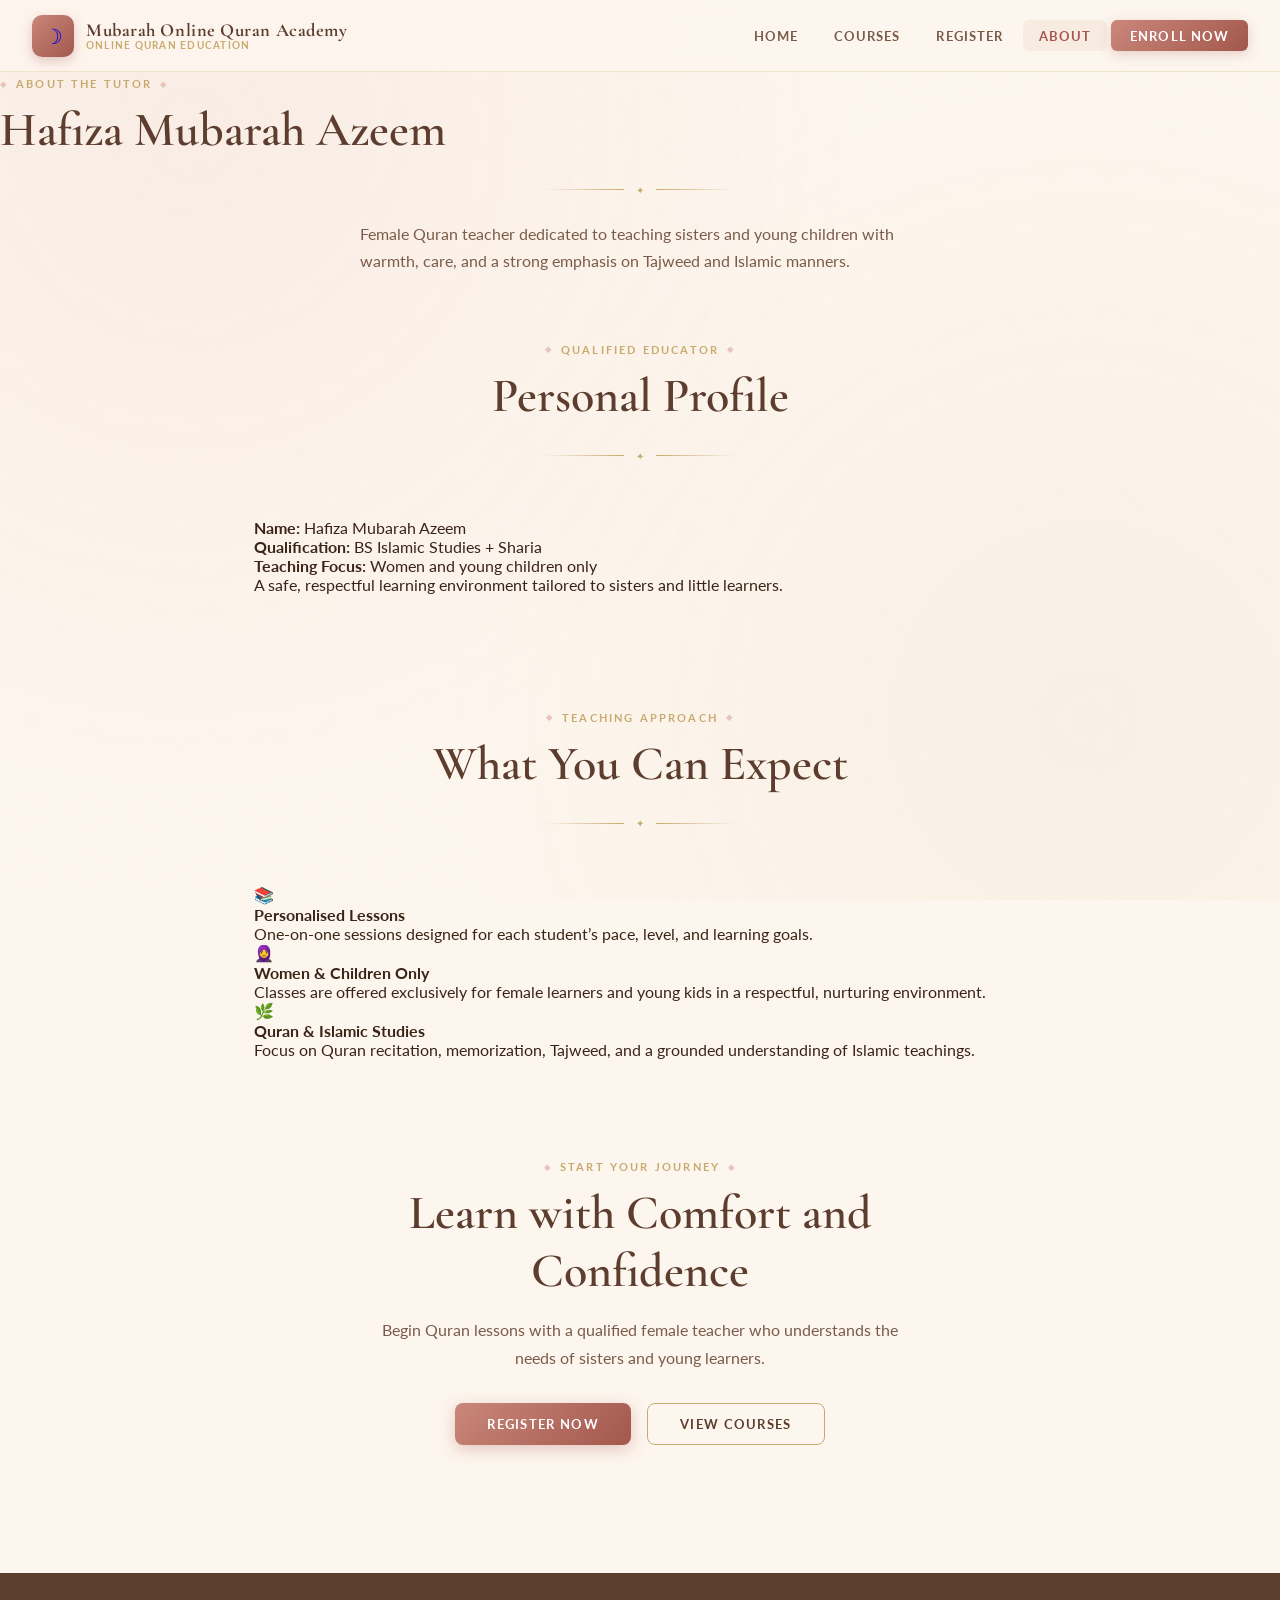
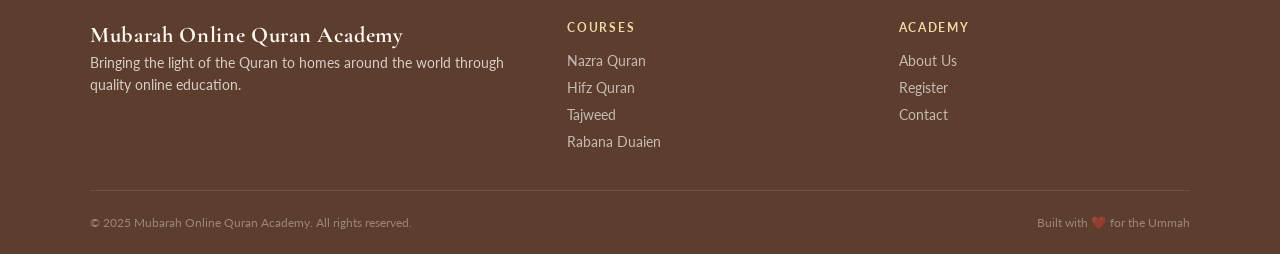
==== about.html @ 58110452 "Add files via upload" ====
<!DOCTYPE html>
<html lang="en">
<head>
  <meta charset="UTF-8">
  <meta name="viewport" content="width=device-width, initial-scale=1.0">
  <title>About Us — Mubarah Online Quran Academy</title>
  <meta name="description" content="Meet Hafiza Mubarah Azeem, our female Quran tutor for women and young children.">
  <link rel="stylesheet" href="styles.css">
</head>
<body>

  <!-- ── NAVIGATION ── -->
  <nav>
    <a href="index.html" class="nav-brand">
      <div class="brand-icon">☽</div>
      <div class="brand-text">
        <span class="brand-name">Mubarah Online Quran Academy</span>
        <span class="brand-sub">Online Quran Education</span>
      </div>
    </a>

    <button class="hamburger" aria-label="Toggle menu">
      <span></span><span></span><span></span>
    </button>

    <ul class="nav-links">
      <li><a href="index.html">Home</a></li>
      <li><a href="courses.html">Courses</a></li>
      <li><a href="register.html">Register</a></li>
      <li><a href="about.html" class="active">About</a></li>
      <li><a href="register.html" class="nav-cta btn">Enroll Now</a></li>
    </ul>
  </nav>

  <main class="page-content">

    <section class="page-hero">
      <div class="page-hero-inner">
        <div class="section-label">About the Tutor</div>
        <h1 class="section-title">Hafiza Mubarah Azeem</h1>
        <div class="ornament-divider"><span>✦</span></div>
        <p class="section-desc">Female Quran teacher dedicated to teaching sisters and young children with warmth, care, and a strong emphasis on Tajweed and Islamic manners.</p>
      </div>
    </section>

    <section class="how-section" style="padding:4rem 5%; max-width:900px; margin:0 auto;">
      <div class="section-header" data-animate>
        <div class="section-label">Qualified Educator</div>
        <h2 class="section-title">Personal Profile</h2>
        <div class="ornament-divider"><span>✦</span></div>
      </div>

      <div class="info-grid" style="margin-top:2rem; grid-template-columns: 1fr; gap:1.5rem;">
        <div class="info-card" data-animate>
          <h4>Name: <span>Hafiza Mubarah Azeem</span></h4>
        </div>
        <div class="info-card" data-animate>
          <h4>Qualification: <span>BS Islamic Studies + Sharia</span></h4>
        </div>
        <div class="info-card" data-animate>
          <h4>Teaching Focus: <span>Women and young children only</span></h4>
          <p>A safe, respectful learning environment tailored to sisters and little learners.</p>
        </div>
      </div>
    </section>

    <section class="courses-section" style="padding:3rem 5%; max-width:900px; margin:0 auto;">
      <div class="section-header" data-animate>
        <div class="section-label">Teaching Approach</div>
        <h2 class="section-title">What You Can Expect</h2>
        <div class="ornament-divider"><span>✦</span></div>
      </div>

      <div class="info-grid" style="margin-top:2rem; grid-template-columns: repeat(auto-fit, minmax(260px, 1fr)); gap:1.5rem;">
        <div class="info-card" data-animate>
          <span class="ic-icon">📚</span>
          <h4>Personalised Lessons</h4>
          <p>One-on-one sessions designed for each student’s pace, level, and learning goals.</p>
        </div>
        <div class="info-card" data-animate>
          <span class="ic-icon">🧕</span>
          <h4>Women & Children Only</h4>
          <p>Classes are offered exclusively for female learners and young kids in a respectful, nurturing environment.</p>
        </div>
        <div class="info-card" data-animate>
          <span class="ic-icon">🌿</span>
          <h4>Quran & Islamic Studies</h4>
          <p>Focus on Quran recitation, memorization, Tajweed, and a grounded understanding of Islamic teachings.</p>
        </div>
      </div>
    </section>

    <section class="cta-section" style="padding:3rem 5%; max-width:800px; margin:0 auto; text-align:center;">
      <div class="cta-box">
        <div class="section-label">Start Your Journey</div>
        <h2 class="section-title">Learn with Comfort and Confidence</h2>
        <p class="section-desc" style="margin-bottom:2rem;">Begin Quran lessons with a qualified female teacher who understands the needs of sisters and young learners.</p>
        <div style="display:flex;gap:1rem;justify-content:center;flex-wrap:wrap;">
          <a href="register.html" class="btn btn-primary">Register Now</a>
          <a href="courses.html" class="btn btn-outline">View Courses</a>
        </div>
      </div>
    </section>

  </main>

  <footer>
    <div class="footer-inner">
      <div class="footer-top">
        <div class="footer-brand">
          <span class="brand-name">Mubarah Online Quran Academy</span>
          <p>Bringing the light of the Quran to homes around the world through quality online education.</p>
        </div>
        <div class="footer-col">
          <h4>Courses</h4>
          <ul>
            <li><a href="courses.html">Nazra Quran</a></li>
            <li><a href="courses.html">Hifz Quran</a></li>
            <li><a href="courses.html">Tajweed</a></li>
            <li><a href="courses.html">Rabana Duaien</a></li>
          </ul>
        </div>
        <div class="footer-col">
          <h4>Academy</h4>
          <ul>
            <li><a href="about.html">About Us</a></li>
            <li><a href="register.html">Register</a></li>
            <li><a href="about.html">Contact</a></li>
          </ul>
        </div>
      </div>
      <div class="footer-bottom">
        <span>© 2025 Mubarah Online Quran Academy. All rights reserved.</span>
        <span>Built with ❤️ for the Ummah</span>
      </div>
    </div>
  </footer>

  <script src="script.js"></script>
</body>
</html>
---- styles.css ----
/* =========================================
   AL-NOOR QURAN ACADEMY — Shared Styles
   Theme: Rose-gold & Cream, Islamic elegance
   ========================================= */

@import url('https://fonts.googleapis.com/css2?family=Cormorant+Garamond:ital,wght@0,300;0,400;0,600;0,700;1,400&family=Amiri:ital,wght@0,400;0,700;1,400&family=Lato:wght@300;400;700&display=swap');

:root {
  --rose:        #C9877A;
  --rose-light:  #E8C4BB;
  --rose-deep:   #A3574D;
  --gold:        #C8A96E;
  --gold-light:  #EDD9A3;
  --cream:       #FDF6EE;
  --cream-dark:  #F4E8D8;
  --brown:       #5C3D2E;
  --brown-light: #8C6B56;
  --white:       #FFFDF9;
  --text:        #3A2418;
  --text-muted:  #7A5B4A;
  --border:      rgba(200,169,110,0.25);
  --shadow:      rgba(90,45,25,0.12);
}

*, *::before, *::after { box-sizing: border-box; margin: 0; padding: 0; }

html { scroll-behavior: smooth; }

body {
  font-family: 'Lato', sans-serif;
  background: var(--cream);
  color: var(--text);
  min-height: 100vh;
  overflow-x: hidden;
}

/* ── GEOMETRIC BACKGROUND PATTERN ── */
body::before {
  content: '';
  position: fixed;
  inset: 0;
  background-image:
    radial-gradient(circle at 15% 15%, rgba(201,135,122,0.08) 0%, transparent 50%),
    radial-gradient(circle at 85% 80%, rgba(200,169,110,0.07) 0%, transparent 50%),
    url("data:image/svg+xml,%3Csvg xmlns='http://www.w3.org/2000/svg' width='60' height='60'%3E%3Cpath d='M30 0 L60 30 L30 60 L0 30Z' fill='none' stroke='rgba(200,169,110,0.06)' stroke-width='0.5'/%3E%3Cpath d='M30 10 L50 30 L30 50 L10 30Z' fill='none' stroke='rgba(200,169,110,0.04)' stroke-width='0.5'/%3E%3C/svg%3E");
  pointer-events: none;
  z-index: 0;
}

/* ── NAVIGATION ── */
nav {
  position: fixed;
  top: 0; left: 0; right: 0;
  z-index: 1000;
  background: rgba(253,246,238,0.92);
  backdrop-filter: blur(12px);
  -webkit-backdrop-filter: blur(12px);
  border-bottom: 1px solid var(--border);
  padding: 0 2rem;
  height: 72px;
  display: flex;
  align-items: center;
  justify-content: space-between;
  transition: box-shadow 0.3s;
}

nav.scrolled {
  box-shadow: 0 2px 24px var(--shadow);
}

.nav-brand {
  display: flex;
  align-items: center;
  gap: 12px;
  text-decoration: none;
}

.nav-brand .brand-icon {
  width: 42px; height: 42px;
  background: linear-gradient(135deg, var(--rose), var(--rose-deep));
  border-radius: 10px;
  display: flex; align-items: center; justify-content: center;
  font-size: 1.3rem;
  box-shadow: 0 4px 12px rgba(163,87,77,0.3);
  transition: transform 0.3s;
}
.nav-brand:hover .brand-icon { transform: rotate(-5deg) scale(1.05); }

.brand-text { display: flex; flex-direction: column; line-height: 1.1; }
.brand-name {
  font-family: 'Cormorant Garamond', serif;
  font-size: 1.15rem;
  font-weight: 700;
  color: var(--brown);
  letter-spacing: 0.03em;
}
.brand-sub {
  font-size: 0.65rem;
  color: var(--gold);
  letter-spacing: 0.12em;
  text-transform: uppercase;
  font-weight: 700;
}

.nav-links {
  display: flex;
  list-style: none;
  gap: 0.25rem;
  align-items: center;
}

.nav-links a {
  display: block;
  padding: 0.45rem 1rem;
  font-size: 0.82rem;
  font-weight: 700;
  letter-spacing: 0.08em;
  text-transform: uppercase;
  color: var(--text-muted);
  text-decoration: none;
  border-radius: 6px;
  transition: all 0.2s;
  position: relative;
}
.nav-links a:hover, .nav-links a.active {
  color: var(--rose-deep);
  background: rgba(201,135,122,0.1);
}

.nav-cta {
  background: linear-gradient(135deg, var(--rose), var(--rose-deep)) !important;
  color: white !important;
  padding: 0.45rem 1.2rem !important;
  box-shadow: 0 3px 12px rgba(163,87,77,0.25);
}
.nav-cta:hover {
  background: var(--rose-deep) !important;
  transform: translateY(-1px);
  box-shadow: 0 5px 16px rgba(163,87,77,0.35) !important;
}

/* Hamburger */
.hamburger {
  display: none;
  flex-direction: column;
  gap: 5px;
  cursor: pointer;
  padding: 4px;
  background: none;
  border: none;
}
.hamburger span {
  display: block;
  width: 24px; height: 2px;
  background: var(--brown);
  border-radius: 2px;
  transition: all 0.3s;
}

/* ── PAGE WRAPPER ── */
.page-content {
  position: relative;
  z-index: 1;
  padding-top: 72px;
}

/* ── SECTION HEADERS ── */
.section-header {
  text-align: center;
  margin-bottom: 3.5rem;
}
.section-label {
  display: inline-block;
  font-size: 0.68rem;
  font-weight: 700;
  letter-spacing: 0.2em;
  text-transform: uppercase;
  color: var(--gold);
  margin-bottom: 0.75rem;
  position: relative;
  padding: 0 1rem;
}
.section-label::before, .section-label::after {
  content: '◆';
  font-size: 0.5rem;
  position: absolute;
  top: 50%;
  transform: translateY(-50%);
  color: var(--rose-light);
}
.section-label::before { left: 0; }
.section-label::after  { right: 0; }

.section-title {
  font-family: 'Cormorant Garamond', serif;
  font-size: clamp(2rem, 4vw, 3rem);
  font-weight: 600;
  color: var(--brown);
  line-height: 1.2;
  margin-bottom: 1rem;
}
.section-desc {
  font-size: 1rem;
  color: var(--text-muted);
  max-width: 560px;
  margin: 0 auto;
  line-height: 1.7;
}

/* ── DIVIDER ── */
.ornament-divider {
  display: flex;
  align-items: center;
  gap: 0.75rem;
  justify-content: center;
  margin: 1.5rem 0;
}
.ornament-divider::before, .ornament-divider::after {
  content: '';
  flex: 1;
  max-width: 80px;
  height: 1px;
  background: linear-gradient(to right, transparent, var(--gold));
}
.ornament-divider::after {
  background: linear-gradient(to left, transparent, var(--gold));
}
.ornament-divider span {
  color: var(--gold);
  font-size: 0.65rem;
}

/* ── BUTTONS ── */
.btn {
  display: inline-flex;
  align-items: center;
  gap: 0.5rem;
  padding: 0.75rem 2rem;
  font-size: 0.82rem;
  font-weight: 700;
  letter-spacing: 0.1em;
  text-transform: uppercase;
  text-decoration: none;
  border: none;
  cursor: pointer;
  border-radius: 8px;
  transition: all 0.25s;
}
.btn-primary {
  background: linear-gradient(135deg, var(--rose), var(--rose-deep));
  color: white;
  box-shadow: 0 4px 16px rgba(163,87,77,0.3);
}
.btn-primary:hover {
  transform: translateY(-2px);
  box-shadow: 0 8px 24px rgba(163,87,77,0.4);
}
.btn-outline {
  background: transparent;
  color: var(--brown);
  border: 1.5px solid var(--gold);
}
.btn-outline:hover {
  background: var(--gold-light);
  transform: translateY(-2px);
}
.btn-gold {
  background: linear-gradient(135deg, var(--gold), #b8933a);
  color: white;
  box-shadow: 0 4px 16px rgba(200,169,110,0.4);
}
.btn-gold:hover {
  transform: translateY(-2px);
  box-shadow: 0 8px 24px rgba(200,169,110,0.5);
}

/* ── COURSE CARD ── */
.course-card {
  background: var(--white);
  border: 1px solid var(--border);
  border-radius: 16px;
  overflow: hidden;
  transition: all 0.3s cubic-bezier(0.25,0.8,0.25,1);
  cursor: pointer;
  position: relative;
  box-shadow: 0 2px 12px var(--shadow);
}
.course-card::before {
  content: '';
  position: absolute;
  top: 0; left: 0; right: 0;
  height: 3px;
  background: linear-gradient(90deg, var(--rose), var(--gold), var(--rose));
  transform: scaleX(0);
  transition: transform 0.3s;
}
.course-card:hover {
  transform: translateY(-6px);
  box-shadow: 0 16px 40px var(--shadow);
}
.course-card:hover::before { transform: scaleX(1); }

.card-badge {
  position: absolute;
  top: 1rem; right: 1rem;
  background: linear-gradient(135deg, var(--gold-light), var(--gold));
  color: var(--brown);
  font-size: 0.68rem;
  font-weight: 700;
  letter-spacing: 0.08em;
  text-transform: uppercase;
  padding: 0.3rem 0.75rem;
  border-radius: 20px;
}

.card-icon {
  width: 56px; height: 56px;
  background: linear-gradient(135deg, var(--rose-light), var(--rose));
  border-radius: 14px;
  display: flex; align-items: center; justify-content: center;
  font-size: 1.5rem;
  margin-bottom: 1rem;
  box-shadow: 0 4px 12px rgba(201,135,122,0.25);
}

.card-body { padding: 1.75rem; }

.card-type {
  font-size: 0.68rem;
  font-weight: 700;
  letter-spacing: 0.15em;
  text-transform: uppercase;
  color: var(--rose);
  margin-bottom: 0.4rem;
}
.card-arabic {
  font-family: 'Amiri', serif;
  font-size: 1.1rem;
  color: var(--gold);
  margin-bottom: 0.25rem;
  direction: rtl;
}
.card-title {
  font-family: 'Cormorant Garamond', serif;
  font-size: 1.4rem;
  font-weight: 700;
  color: var(--brown);
  margin-bottom: 0.6rem;
}
.card-desc {
  font-size: 0.88rem;
  color: var(--text-muted);
  line-height: 1.65;
  margin-bottom: 1.2rem;
}

.card-meta {
  display: flex;
  flex-wrap: wrap;
  gap: 0.6rem;
  margin-bottom: 1.4rem;
}
.meta-item {
  display: flex;
  align-items: center;
  gap: 0.4rem;
  font-size: 0.78rem;
  color: var(--text-muted);
  background: var(--cream);
  padding: 0.3rem 0.7rem;
  border-radius: 20px;
  border: 1px solid var(--border);
}
.meta-item svg { opacity: 0.6; }

.card-footer {
  display: flex;
  align-items: center;
  justify-content: space-between;
  padding: 1rem 1.75rem;
  background: var(--cream);
  border-top: 1px solid var(--border);
}
.card-fee {
  display: flex;
  flex-direction: column;
}
.fee-label {
  font-size: 0.65rem;
  font-weight: 700;
  letter-spacing: 0.1em;
  text-transform: uppercase;
  color: var(--text-muted);
}
.fee-amount {
  font-family: 'Cormorant Garamond', serif;
  font-size: 1.4rem;
  font-weight: 700;
  color: var(--rose-deep);
}
.fee-local {
  font-size: 0.75rem;
  color: var(--text-muted);
  margin-top: 0.2rem;
}
.fee-period {
  font-size: 0.75rem;
  color: var(--text-muted);
}

/* ── EXPANDED COURSE DETAIL ── */
.course-detail-overlay {
  position: fixed;
  inset: 0;
  background: rgba(58,36,24,0.55);
  backdrop-filter: blur(6px);
  z-index: 2000;
  display: flex;
  align-items: center;
  justify-content: center;
  padding: 1rem;
  opacity: 0;
  pointer-events: none;
  transition: opacity 0.3s;
}
.course-detail-overlay.open {
  opacity: 1;
  pointer-events: all;
}

.course-detail-panel {
  background: var(--white);
  border-radius: 20px;
  max-width: 560px;
  width: 100%;
  overflow: hidden;
  box-shadow: 0 24px 80px rgba(58,36,24,0.3);
  transform: translateY(30px) scale(0.97);
  transition: transform 0.35s cubic-bezier(0.34,1.56,0.64,1);
}
.course-detail-overlay.open .course-detail-panel {
  transform: translateY(0) scale(1);
}

.detail-header {
  background: linear-gradient(135deg, var(--rose), var(--rose-deep));
  padding: 2rem;
  position: relative;
  color: white;
}
.detail-header .close-btn {
  position: absolute;
  top: 1rem; right: 1rem;
  background: rgba(255,255,255,0.2);
  border: none;
  border-radius: 8px;
  width: 32px; height: 32px;
  cursor: pointer;
  color: white;
  font-size: 1.1rem;
  display: flex; align-items: center; justify-content: center;
  transition: background 0.2s;
}
.detail-header .close-btn:hover { background: rgba(255,255,255,0.35); }

.detail-arabic {
  font-family: 'Amiri', serif;
  font-size: 1.6rem;
  opacity: 0.85;
  direction: rtl;
  margin-bottom: 0.25rem;
}
.detail-title {
  font-family: 'Cormorant Garamond', serif;
  font-size: 1.8rem;
  font-weight: 700;
  margin-bottom: 0.25rem;
}
.detail-type {
  font-size: 0.75rem;
  letter-spacing: 0.15em;
  text-transform: uppercase;
  opacity: 0.75;
}

.detail-body { padding: 2rem; }
.detail-desc {
  font-size: 0.95rem;
  color: var(--text-muted);
  line-height: 1.7;
  margin-bottom: 1.5rem;
}

.detail-grid {
  display: grid;
  grid-template-columns: 1fr 1fr;
  gap: 0.75rem;
  margin-bottom: 1.5rem;
}
.detail-stat {
  background: var(--cream);
  border: 1px solid var(--border);
  border-radius: 10px;
  padding: 0.9rem 1rem;
}
.detail-stat .stat-label {
  font-size: 0.65rem;
  font-weight: 700;
  letter-spacing: 0.12em;
  text-transform: uppercase;
  color: var(--text-muted);
  margin-bottom: 0.25rem;
}
.detail-stat .stat-value {
  font-family: 'Cormorant Garamond', serif;
  font-size: 1.2rem;
  font-weight: 700;
  color: var(--brown);
}

.detail-fee-row {
  background: linear-gradient(135deg, var(--cream-dark), var(--cream));
  border: 1.5px solid var(--gold-light);
  border-radius: 12px;
  padding: 1.2rem 1.5rem;
  display: flex;
  align-items: center;
  justify-content: space-between;
  margin-bottom: 1.5rem;
}
.detail-fee-price {
  font-family: 'Cormorant Garamond', serif;
  font-size: 2rem;
  font-weight: 700;
  color: var(--rose-deep);
}
.detail-fee-info {
  font-size: 0.8rem;
  color: var(--text-muted);
}

/* ── FOOTER ── */
footer {
  background: var(--brown);
  color: rgba(255,253,249,0.75);
  padding: 3rem 2rem 1.5rem;
  margin-top: 5rem;
  position: relative;
  z-index: 1;
}
.footer-inner {
  max-width: 1100px;
  margin: 0 auto;
}
.footer-top {
  display: grid;
  grid-template-columns: 1.5fr 1fr 1fr;
  gap: 2.5rem;
  padding-bottom: 2rem;
  border-bottom: 1px solid rgba(255,253,249,0.1);
  margin-bottom: 1.5rem;
}
.footer-brand { }
.footer-brand .brand-name {
  font-family: 'Cormorant Garamond', serif;
  font-size: 1.4rem;
  font-weight: 700;
  color: var(--cream);
  display: block;
  margin-bottom: 0.25rem;
}
.footer-brand .brand-arabic {
  font-family: 'Amiri', serif;
  font-size: 1.1rem;
  color: var(--gold-light);
  direction: rtl;
  display: block;
  margin-bottom: 0.75rem;
}
.footer-brand p {
  font-size: 0.85rem;
  line-height: 1.65;
}
.footer-col h4 {
  font-size: 0.72rem;
  font-weight: 700;
  letter-spacing: 0.15em;
  text-transform: uppercase;
  color: var(--gold-light);
  margin-bottom: 1rem;
}
.info-card h4 span {
  font-weight: 400;
}
.footer-col ul { list-style: none; }
.footer-col ul li { margin-bottom: 0.5rem; }
.footer-col ul a {
  color: rgba(255,253,249,0.65);
  text-decoration: none;
  font-size: 0.87rem;
  transition: color 0.2s;
}
.footer-col ul a:hover { color: var(--rose-light); }
.footer-bottom {
  display: flex;
  justify-content: space-between;
  align-items: center;
  font-size: 0.78rem;
  opacity: 0.5;
}

/* ── RESPONSIVE ── */
@media (max-width: 768px) {
  .nav-links {
    position: absolute;
    top: 72px; left: 0; right: 0;
    background: var(--cream);
    flex-direction: column;
    padding: 1rem;
    border-bottom: 1px solid var(--border);
    display: none;
    box-shadow: 0 8px 24px var(--shadow);
  }
  .nav-links.open { display: flex; }
  .hamburger { display: flex; }
  .footer-top { grid-template-columns: 1fr; gap: 1.5rem; }
  .footer-bottom { flex-direction: column; gap: 0.5rem; text-align: center; }
  .detail-grid { grid-template-columns: 1fr; }
}

/* ── ANIMATIONS ── */
@keyframes fadeUp {
  from { opacity: 0; transform: translateY(24px); }
  to   { opacity: 1; transform: translateY(0); }
}
@keyframes shimmer {
  0%   { background-position: -200% center; }
  100% { background-position: 200% center; }
}

.animate-in {
  animation: fadeUp 0.6s ease both;
}
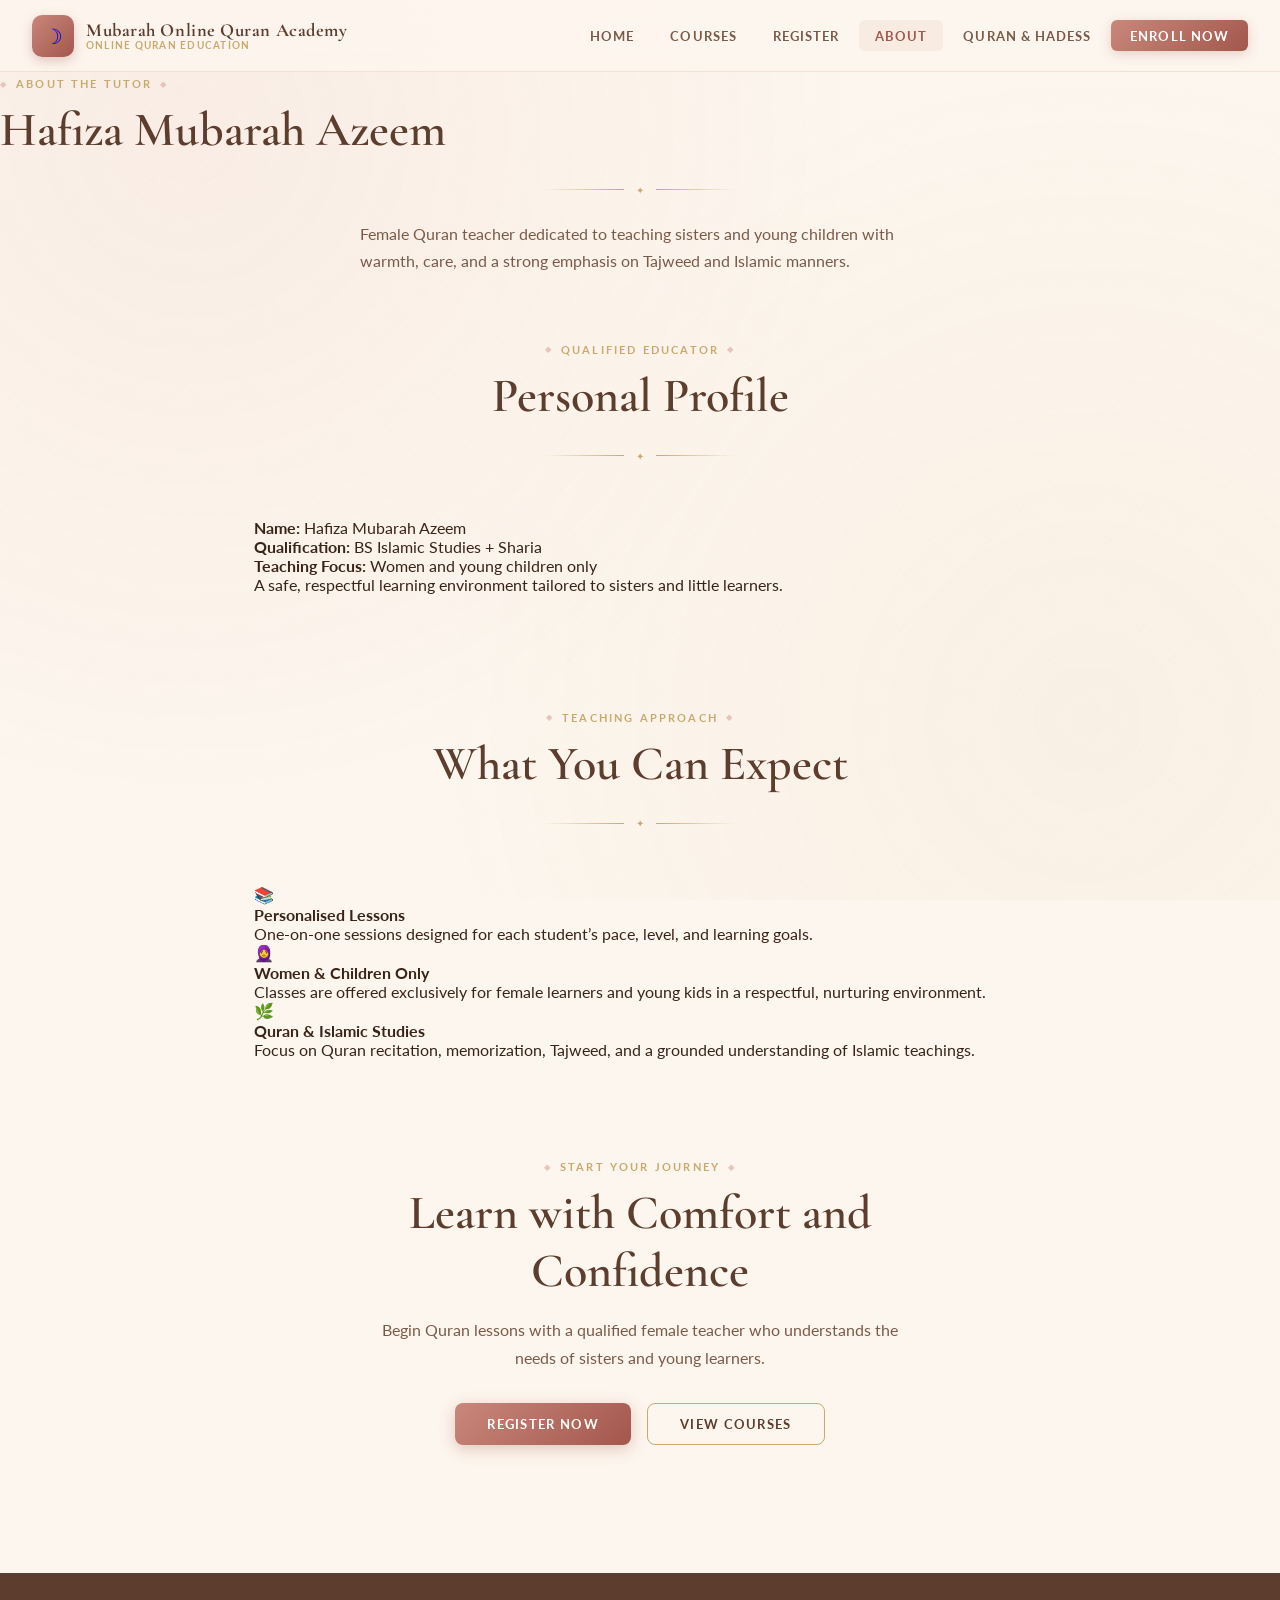
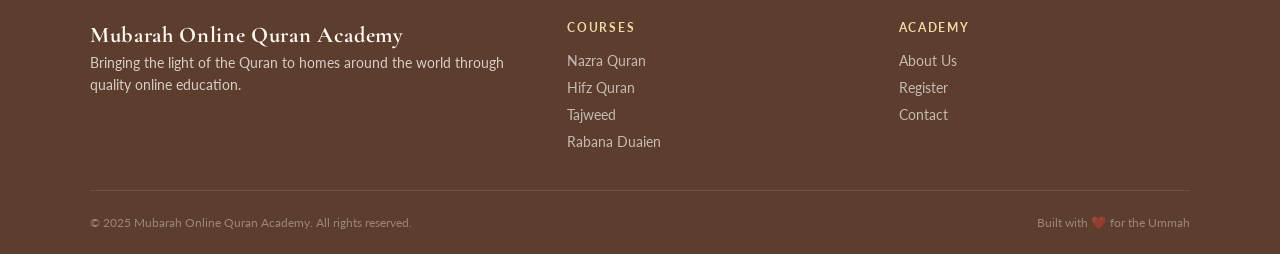
==== commit cebc180b: "Update about.html" ====
--- a/about.html
+++ b/about.html
@@ -28,6 +28,7 @@
       <li><a href="courses.html">Courses</a></li>
       <li><a href="register.html">Register</a></li>
       <li><a href="about.html" class="active">About</a></li>
+      <li><a href="quran-hadess.html">Quran & Hadess</a></li>
       <li><a href="register.html" class="nav-cta btn">Enroll Now</a></li>
     </ul>
   </nav>
